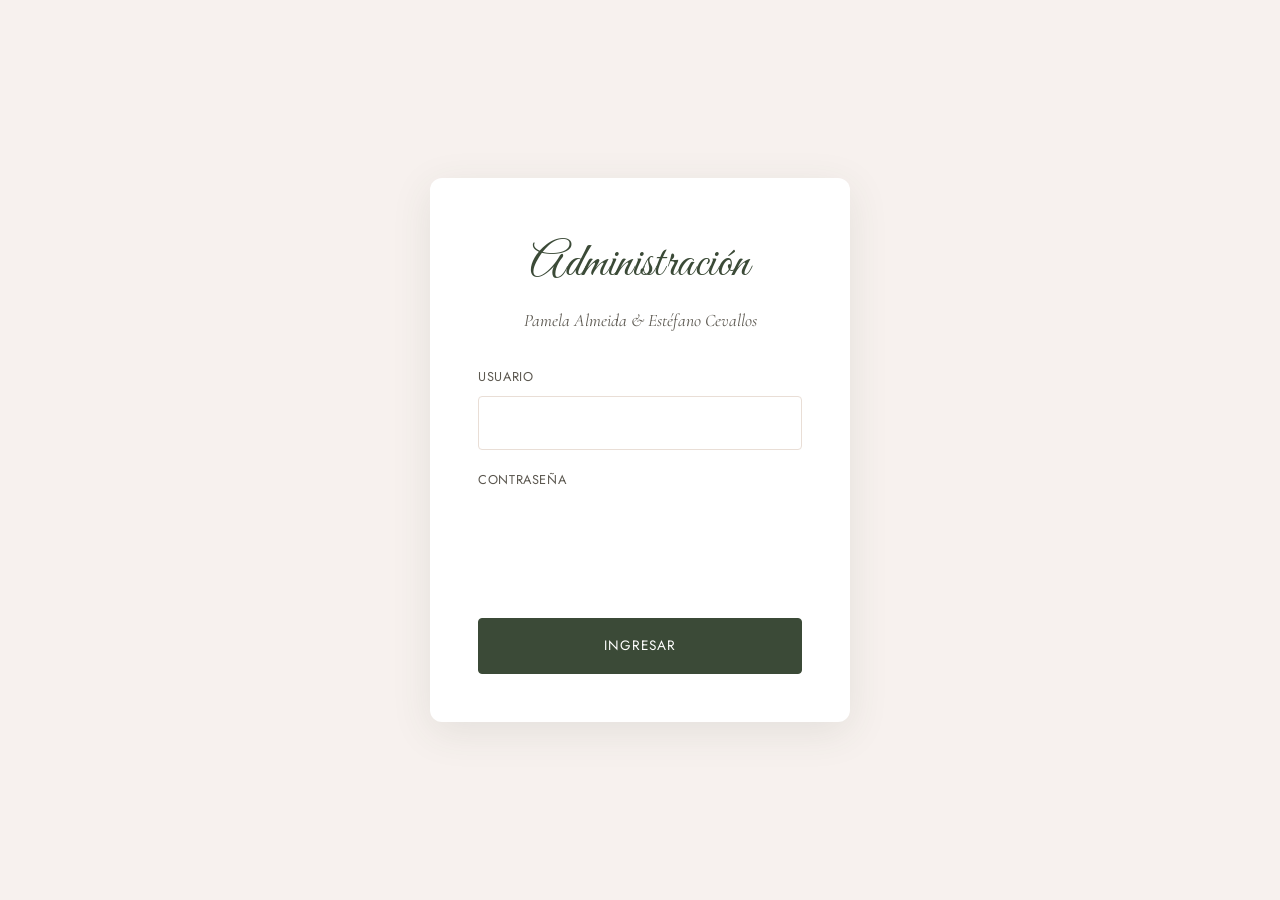
==== admin.html @ dce5ad54 "Crear dashobard del admin" ====
<!DOCTYPE html>
<html lang="es">
<head>
  <meta charset="UTF-8" />
  <meta name="viewport" content="width=device-width, initial-scale=1.0" />
  <title>Admin — Pamela & Estéfano</title>
  <meta name="theme-color" content="#3b4a37" />
  <meta name="robots" content="noindex, nofollow" />

  <link rel="preconnect" href="https://fonts.googleapis.com" />
  <link rel="preconnect" href="https://fonts.gstatic.com" crossorigin />
  <link href="https://fonts.googleapis.com/css2?family=Cormorant+Garamond:wght@400;500;600&family=Great+Vibes&family=Jost:wght@300;400;500&display=swap" rel="stylesheet" />
  <link rel="stylesheet" href="styles.css" />
</head>
<body>
  <div class="admin-layout">
    <section class="admin-login" id="adminLogin">
      <div class="admin-card">
        <h1 class="admin-title">Administración</h1>
        <p class="admin-subtitle">Pamela Almeida & Estéfano Cevallos</p>

        <form id="adminLoginForm" class="admin-form" novalidate>
          <div class="field">
            <label for="adminUser">Usuario</label>
            <input type="text" id="adminUser" name="adminUser" autocomplete="username" required />
          </div>
          <div class="field">
            <label for="adminPassword">Contraseña</label>
            <input type="password" id="adminPassword" name="adminPassword" autocomplete="current-password" required />
          </div>
          <span class="field__error" id="adminLoginError" role="alert"></span>
          <button type="submit" class="btn btn--primary admin-submit">Ingresar</button>
        </form>
      </div>
    </section>

    <section class="admin-dashboard" id="adminDashboard" hidden>
      <header class="admin-header">
        <div>
          <h1 class="admin-title">Dashboard</h1>
          <p class="admin-subtitle">Lista de invitados confirmados</p>
        </div>
        <button type="button" class="btn btn--outline admin-logout" id="adminLogoutBtn">Cerrar sesión</button>
      </header>

      <div class="admin-summary" id="adminSummary"></div>

      <div class="admin-filters">
        <label class="admin-search" for="adminSearch">
          <input type="search" id="adminSearch" placeholder="Buscar invitado..." />
        </label>
        <select id="adminFilter" class="admin-select">
          <option value="all">Todos</option>
          <option value="yes">Confirman asistencia</option>
          <option value="no">No asistirán</option>
        </select>
      </div>

      <div class="admin-table-wrap">
        <table class="admin-table">
          <thead>
            <tr>
              <th>Nombre</th>
              <th>Asistencia</th>
              <th>Restricciones</th>
              <th>Fecha</th>
            </tr>
          </thead>
          <tbody id="adminGuestsBody"></tbody>
        </table>
      </div>

      <div class="admin-empty" id="adminEmpty" hidden>No se encontraron invitados.</div>
    </section>
  </div>

  <script src="admin.js"></script>
</body>
</html>
---- styles.css ----
/* =========================================================
   María & Juan — Invitación de boda
   Hoja de estilos principal (mobile-first)
   ========================================================= */

:root {
  /* Paleta: verde salvia + rosa polvo */
  --color-bg: #fcf9f7;
  --color-bg-alt: #f7f1ee;
  --color-text: #2f2d29;
  --color-text-soft: #5c5850;
  --color-accent: #6f8a69;
  /* verde salvia */
  --color-accent-dark: #3b4a37;
  /* verde bosque */
  --color-rose: #c89e99;
  /* rosa polvo acento */
  --color-rose-light: #f4e6e4;
  /* rosa muy suave para fondos */
  --color-gold: #c89e99;
  /* rosa polvo (antiguo dorado) */
  --color-white: #ffffff;
  --color-line: #e9ded6;
  --color-rosa:#edd1ce;
  --color-verde:#5f8b7c;
  --font-display: "Cormorant Garamond", serif;
  --font-script: "Great Vibes", cursive;
  --font-body: "Jost", sans-serif;

  --container-width: 640px;
  --container-padding: 1.5rem;

  --app-max-width: 480px;
  --page-bg: #e7e2d9;

  --color-sage-mist: #9aa5a5;
  /* verde grisáceo de los divisores */

  --radius: 4px;
  --transition-fast: 0.25s ease;
  --transition-medium: 0.5s ease;
}

/* ---------- Reset básico ---------- */
*,
*::before,
*::after {
  box-sizing: border-box;
}

html {
  scroll-behavior: smooth;
}

body {
  margin: 0;
  font-family: var(--font-body);
  background: var(--page-bg);
  color: var(--color-text);
  line-height: 1.6;
  overflow-x: clip;
  -webkit-font-smoothing: antialiased;
}

/* ---------- App shell: tarjeta tipo móvil centrada ---------- */
.app-shell {
  max-width: var(--app-max-width);
  margin: 0 auto;
  background: var(--color-bg);
  position: relative;
  overflow-x: clip;
  min-height: 100vh;
}

@media (min-width: 481px) {
  .app-shell {
    box-shadow: 0 0 60px rgba(0, 0, 0, 0.12);
  }
}

/* ---------- Bloqueo de scroll mientras el sobre está cerrado ---------- */
html.scroll-locked,
html.scroll-locked body {
  overflow: hidden;
  height: 100%;
}

/* ---------- Sobre de bienvenida ---------- */
.envelope-gate {
  position: fixed;
  top: 0;
  bottom: 0;
  left: calc(max(0px, (100vw - var(--app-max-width)) / 2));
  right: calc(max(0px, (100vw - var(--app-max-width)) / 2));
  z-index: 300;
  display: flex;
  align-items: center;
  justify-content: center;
  background: var(--color-bg);
  padding: 2rem 1.5rem;
  transition: opacity 0.9s ease, transform 0.9s ease;
}

.envelope-gate.is-open {
  opacity: 0;
  transform: scale(1.04);
  pointer-events: none;
}

.envelope-gate__inner {
  text-align: center;
  width: 100%;
  max-width: 320px;
}

.envelope-gate__names {
  font-family: var(--font-script);
  font-size: 2.8rem;
  line-height: 1.35;
  color: var(--color-accent-dark);
  margin-bottom: 2rem;
}

.envelope-gate__names span {
  font-size: 1.3rem;
  color: var(--color-accent-dark);
  font-style: normal;
}

.envelope-gate__seal {
  display: block;
  width: 100%;
  margin: 0 auto;
  padding: 0;
  border: none;
  background: none;
}

.envelope-gate__seal svg {
  width: 100%;
  height: auto;
  display: block;
  filter: drop-shadow(0 8px 20px rgba(0, 0, 0, 0.08));
  transition: transform var(--transition-fast);
}

.envelope-gate__seal:hover svg,
.envelope-gate__seal:focus-visible svg {
  transform: scale(1.03);
}

.envelope-gate__hint {
  margin-top: 2rem;
  font-size: 0.8rem;
  letter-spacing: 0.1em;
  text-transform: uppercase;
  color: var(--color-text-soft);
}

.envelope-gate__hint-btn {
  display: inline-block;
  margin-top: 0.4rem;
  font-family: inherit;
  font-size: 0.95rem;
  font-weight: 600;
  letter-spacing: 0.08em;
  color: var(--color-accent-dark);
  background: none;
  border: none;
  padding: 0.25rem 0.5rem;
  cursor: pointer;
  animation: hintBounce 1.6s ease-in-out infinite;
}

@keyframes hintBounce {

  0%,
  100% {
    transform: translateY(0);
  }

  50% {
    transform: translateY(-5px);
  }
}

@media (prefers-reduced-motion: reduce) {
  .envelope-gate__hint-btn {
    animation: none;
  }
}

@media (prefers-reduced-motion: reduce) {
  .envelope-gate {
    transition: none;
  }
}

img {
  max-width: 100%;
  display: block;
}

button {
  font-family: inherit;
  cursor: pointer;
}

a {
  color: inherit;
}

h1,
h2,
h3 {
  font-family: var(--font-script);
  font-weight: 400;
  letter-spacing: 0.01em;
  margin: 0;
}

p {
  margin: 0;
}

.container {
  width: 100%;
  max-width: var(--container-width);
  margin: 0 auto;
  padding: 0 var(--container-padding);
}

.section {
  padding: 0.5rem 0;
}

.only-desktop {
  display: none;
}

.eyebrow {
  font-family: var(--font-body);
  letter-spacing: 0.18em;
  text-transform: uppercase;
  font-size: 0.75rem;
  color: var(--color-gold);
  margin-bottom: 0.75rem;
}

.eyebrow--center {
    text-align: center;
    font-family: var(--font-script);
    font-weight: 400;
    letter-spacing: 0.01em;
    font-size: 3.0rem !important;
    color: var(--color-accent-dark)
}

/* ---------- Botones ---------- */
.btn {
  display: inline-block;
  border: 1px solid transparent;
  border-radius: var(--radius);
  padding: 0.9rem 2rem;
  font-size: 0.85rem;
  letter-spacing: 0.08em;
  text-transform: uppercase;
  text-decoration: none;
  transition: background var(--transition-fast), color var(--transition-fast), border-color var(--transition-fast);
  min-height: 44px;
}

.btn--primary {
  background: var(--color-accent-dark);
  color: var(--color-white);
  border-color: var(--color-accent-dark);
}

.btn--primary:hover,
.btn--primary:focus-visible {
  background: var(--color-accent);
  border-color: var(--color-accent);
}

.btn--outline {
  background: transparent;
  color: var(--color-accent-dark);
  border-color: var(--color-accent-dark);
}

.btn--outline:hover,
.btn--outline:focus-visible {
  background: var(--color-accent-dark);
  color: var(--color-white);
}

button:focus-visible,
a:focus-visible,
input:focus-visible,
textarea:focus-visible {
  outline: 2px solid var(--color-gold);
  outline-offset: 2px;
}

/* ---------- Animaciones (discretas) ---------- */
.fade-in {
  opacity: 0;
  transform: translateY(12px);
  animation: fadeInUp 0.9s ease forwards;
}

.fade-in:nth-child(1) {
  animation-delay: 0.1s;
}

.fade-in:nth-child(2) {
  animation-delay: 0.3s;
}

.fade-in:nth-child(3) {
  animation-delay: 0.5s;
}

.fade-in:nth-child(4) {
  animation-delay: 0.7s;
}

.fade-in:nth-child(5) {
  animation-delay: 0.9s;
}

@keyframes fadeInUp {
  to {
    opacity: 1;
    transform: translateY(0);
  }
}

.reveal {
  opacity: 0;
  transform: translateY(20px);
  transition: opacity 0.8s ease, transform 0.8s ease;
}

.reveal.is-visible {
  opacity: 1;
  transform: translateY(0);

}

@media (prefers-reduced-motion: reduce) {
  html {
    scroll-behavior: auto;
  }

  .fade-in,
  .reveal {
    animation: none !important;
    transition: none !important;
    opacity: 1 !important;
    transform: none !important;
  }

  .hero__image {
    animation: none !important;
  }

  .olive-branch,
  .hero__date {
    animation: none !important;
  }
}

/* ---------- HERO ---------- */
.hero {
  position: relative;
  display: flex;
  flex-direction: column;
  align-items: center;
  justify-content: space-between;
  background: var(--color-bg-alt);
  overflow: hidden;
  padding: 2.5rem 0rem 0rem;
}

.hero__top {
  display: flex;
  flex-direction: column;
  align-items: center;
  text-align: center;
  width: 100%;
  padding-top: 0.5rem;
}

.hero__ring {
  position: relative;
  width: min(72vw, 300px);
  aspect-ratio: 1;
}

.hero__ring-svg {
  position: absolute;
  inset: 0;
  width: 100%;
  height: 100%;
  display: block;
  overflow: visible;
}

.olive-branch {
  transform-origin: center;
  animation: oliveSway 4.5s ease-in-out infinite;
}

.olive-branch--top {
  transform-origin: 160px 160px;
  animation-delay: 0s;
}

.olive-branch--bottom {
  transform-origin: 160px 160px;
  animation-delay: 0.6s;
}

.olive-branch ellipse,
.olive-branch path {
  transform-box: fill-box;
}

.hero__ring-names {
  position: absolute;
  inset: 0;
  display: flex;
  flex-direction: column;
  align-items: center;
  justify-content: center;
  padding-top: 0.25rem;
}

.hero__ring-name {
  font-family: var(--font-script);
  font-size: clamp(2.6rem, 11vw, 3.6rem);
  color: var(--color-text-soft);
  line-height: 1.15;
}

.hero__ring-name--top {
  margin-bottom: -0.15em;
}

.hero__ring-name--bottom {
  margin-top: -0.15em;
}

.hero__ring-ampersand {
  font-family: var(--font-display);
  font-size: clamp(1.4rem, 5vw, 1.9rem);
  color: var(--color-rose);
  line-height: 1;
  margin: 0.1em 0;
}

.hero__announce {
  font-family: var(--font-display);
  font-size: clamp(1.3rem, 5.5vw, 1.7rem);
  letter-spacing: 0.12em;
  color: var(--color-text);
  margin: 0 0 0.35rem;
  font-style: italic;
}

.hero__date {
  font-family: var(--font-body);
  font-size: clamp(1.15rem, 3.6vw, 1.5rem);
  letter-spacing: 0.18em;
  color: var(--color-text-soft);
  margin: 0;
  animation: dateShimmer 3.2s ease-in-out infinite;
}

.hero__photo {
  position: relative;
  width: 100%;
  flex-shrink: 0;
}

.hero__photo-img {
  display: block;
  width: 100%;
  height: auto;
  aspect-ratio: 3/4;
  object-fit: cover;
  object-position: center 30%;
  background: var(--color-bg-alt);
}

.hero__photo-tear {
  position: absolute;
  left: 0;
  width: 100%;
  height: 22px;
  background-repeat: repeat-x;
  background-size: 22px 22px;
  pointer-events: none;
  z-index: 1;
}

.hero__photo-tear--top {
  top: -1px;
  background-image: radial-gradient(circle at 11px 22px, transparent 10px, var(--color-bg) 11px);
}

.hero__photo-tear--bottom {
  bottom: -1px;
  background-image: radial-gradient(circle at 11px 0, transparent 10px, var(--color-bg) 11px);
}

.hero__scroll-hint {
  margin-top: 1rem;
  z-index: 1;
}

.hero__scroll-hint span {
  display: block;
  width: 1px;
  height: 28px;
  background: var(--color-text-soft);
  opacity: 0.45;
  margin: 0 auto;
}

@keyframes oliveSway {

  0%,
  100% {
    transform: rotate(0deg);
  }

  50% {
    transform: rotate(1.6deg);
  }
}

@keyframes dateShimmer {

  0%,
  100% {
    opacity: 0.85;
    transform: translateX(0);
  }

  25% {
    opacity: 1;
    transform: translateX(2px);
  }

  50% {
    opacity: 0.9;
    transform: translateX(0);
  }

  75% {
    opacity: 1;
    transform: translateX(-2px);
  }
}

/* ---------- Intro ---------- */
.intro {
  position: relative;
  text-align: center;
  background: var(--color-bg-alt);
  overflow: hidden;
  padding: 0;
}

.intro__flower {
  position: absolute;
  width: 130px;
  max-width: 34vw;
  z-index: 2;
  pointer-events: none;
}

.intro__flower img {
  width: 100%;
  height: auto;
  display: block;
}

.intro__flower--top {
  top: 1.5rem;
  right: -0.5rem;
}

.intro__flower--bottom {
  bottom: 1.5rem;
  left: -0.5rem;
  transform: rotate(180deg);
}

.intro__block {
  padding: 1.5rem 1.25rem 1.5rem;
}

.intro__text {
  font-family: var(--font-display);
  font-style: italic;
  font-size: 1.8rem;
  line-height: 1.6;
  color: var(--color-text-soft);
}

.intro__divisor {
  line-height: 0;
}

.intro__divisor img {
  width: 100%;
  display: block;
}

.intro__quote {
  background: var(--color-rosa);
  padding: 1.5rem 2.0rem;
}

.intro__quote-text {
  font-family: var(--font-display);
  font-style: italic;
  font-size: 1.8rem;
  color: var(--color-verde);
  
}

/* ---------- Countdown ---------- */
.countdown-section {
  background: var(--color-accent-dark);
  color: var(--color-white);
  text-align: center;
}

.date-block {
  display: flex;
  flex-direction: column;
  align-items: center;
  margin-bottom: 2.5rem;
}

.date-block__day {
  font-family: var(--font-display);
  font-size: 4rem;
  line-height: 1;
}

.date-block__month {
  text-transform: uppercase;
  letter-spacing: 0.2em;
  font-size: 0.85rem;
  color: var(--color-gold);
  margin-top: 0.25rem;
}

.date-block__year {
  font-size: 0.9rem;
  color: rgba(255, 255, 255, 0.7);
}

.countdown {
  display: flex;
  justify-content: center;
  gap: 1.25rem;
}

.countdown__item {
  display: flex;
  flex-direction: column;
  align-items: center;
  min-width: 60px;
}

.countdown__value {
  font-family: var(--font-body);
  font-size: 2.1rem;
  color: var(--color-verde);
}

.countdown__label {
  text-transform: uppercase;
  letter-spacing: 0.1em;
  font-size: 0.65rem;
  color: var(--color-verde);
  margin-top: 0.25rem;
  font-weight: 600;
}

.countdown__message {
  font-family: var(--font-body);
  font-size: 1.2rem;
  margin-top: 1rem;
  color: var(--color-gold);
}

/* ---------- Venue cards ---------- */
.venue-section {
  background: var(--color-bg-alt);
}

.venue-section--alt {
  background: var(--color-bg-alt);
}

.venue-card {
  text-align: center;
  border-radius: var(--radius);
}

.venue-card__name {
  font-size: 2.0rem;
  margin-bottom: 0.4rem;
  font-style: italic;
  color: var(--color-accent-dark)

}

.venue-card__address,
.venue-card__time {
  color: var(--color-text-soft);
  font-size: 0.95rem;
  padding-top: 10px;
}

.venue-card__time {
  margin-top: 0.15rem;
  color: var(--color-gold);
  letter-spacing: 0.05em;
}

.venue-card__desc {
  margin: 1.25rem 0 1.5rem;
  color: var(--color-text-soft);
  font-size: 0.92rem;
  line-height: 1.6;
}

/* ---------- Itinerario / timeline ---------- */
.itinerary-section {
  background: var(--color-bg);
}

.timeline {
  list-style: none;
  margin: 2rem 0 0;
  padding: 0;
  position: relative;
}

.timeline::before {
  content: "";
  position: absolute;
  left: 3.4rem;
  top: 0.4rem;
  bottom: 0.4rem;
  width: 1px;
  background: var(--color-line);
}

.timeline__item {
  display: grid;
  grid-template-columns: 3.4rem 1fr;
  align-items: baseline;
  gap: 1.25rem;
  padding: 0.85rem 0;
  position: relative;
}

.timeline__item::before {
  content: "";
  position: absolute;
  left: calc(3.4rem - 4px);
  top: 1.15rem;
  width: 8px;
  height: 8px;
  border-radius: 50%;
  background: var(--color-gold);
}

.timeline__time {
  font-family: var(--font-display);
  font-size: 1rem;
  color: var(--color-accent-dark);
  text-align: right;
}

.timeline__label {
  font-size: 1rem;
  color: var(--color-text-soft);
}

/* ---------- Dress code ---------- */
.dresscode-section {
  color: var(--color-accent-dark);
  text-align: center;
  position: relative;
  background: #f7f1ee;
}

.dresscode-section .eyebrow {
  color: var(--color-rose);
}

.dresscode__title {
  font-size: 2.6rem;
  margin-bottom: 0.6rem;
  color: var(--color-verde);
  font-family: 'Cormorant Garamond';
  font-style: italic;
}

.dresscode__text {
  font-family: var(--font-display);
  font-style: italic;
  font-size: 1.5rem;
  color: var(--color-verde);
}

.photo-album-section {
  background: var(--color-bg-alt);
  text-align: center;
}

.photo-album__title {
  margin-bottom: 0.35rem;
  color: var(--color-accent-dark);
  font-family: var(--font-script);
  font-size: 3rem;
  font-weight: 400;
  line-height: 1.2;
}

.photo-album__lead,
.photo-album__text {
  margin-inline: auto;
  color: var(--color-text-soft);
  font-family: var(--font-display);
  font-size: 1.3rem;
  font-style: italic;
}

.photo-album__lead {
  margin-bottom: 1rem;
}

.photo-album__camera {
  display: block;
  width: 5rem;
  max-width: 45%;
  margin: 0 auto 1.25rem;
}

.photo-album__text {
  max-width: 370px;
  margin-bottom: 1.5rem;
}

.photo-album__qr-link {
  display: block;
  width: fit-content;
  margin: 0 auto 1rem;
  padding: 0.65rem;
  border: 1px solid var(--color-line);
  background: var(--color-white);
  box-shadow: 0 8px 24px rgba(59, 74, 55, 0.12);
  transition: transform var(--transition-fast), box-shadow var(--transition-fast);
}

.photo-album__qr-link:hover,
.photo-album__qr-link:focus-visible {
  transform: translateY(-3px);
  box-shadow: 0 12px 28px rgba(59, 74, 55, 0.18);
}

.photo-album__qr {
  display: block;
  width: 190px;
  height: 190px;
}

.photo-album__code-label {
  margin-bottom: 0.1rem;
  color: var(--color-text-soft);
  font-size: 0.9rem;
  letter-spacing: 0.08em;
  text-transform: uppercase;
}

.photo-album__code {
  color: var(--color-accent-dark);
  font-family: var(--font-display);
  font-size: 1.65rem;
  font-weight: 600;
  letter-spacing: 0.08em;
}

/* ---------- Galería ---------- */
.gallery-section {
  background: var(--color-bg-alt);
}

.gallery {
  position: relative;
  margin-top: 2rem;
}

.gallery__track {
  overflow: hidden;
  border-radius: var(--radius);
  background: var(--color-bg-alt);
}

.gallery__slides {
  display: flex;
  transition: transform var(--transition-medium);
  will-change: transform;
}

.gallery__slide {
  flex: 0 0 100%;
  border: none;
  padding: 0;
  background: none;
  cursor: pointer;
}

.gallery__slide img {
  width: 100%;
  height: 40rem;
  display: block;
  aspect-ratio: 1 / 1;
  object-fit: cover;
}

.gallery__arrow {
  position: absolute;
  top: 50%;
  transform: translateY(-50%);
  width: 40px;
  height: 40px;
  border: none;
  border-radius: 50%;
  background: rgba(255, 255, 255, 0.85);
  color: var(--color-accent-dark);
  font-size: 1.1rem;
  display: flex;
  align-items: center;
  justify-content: center;
  box-shadow: 0 2px 10px rgba(0, 0, 0, 0.1);
  transition: background var(--transition-fast), transform var(--transition-fast);
  z-index: 2;
}

.gallery__arrow:hover,
.gallery__arrow:focus-visible {
  background: var(--color-white);
  transform: translateY(-50%) scale(1.05);
}

.gallery__arrow--prev {
  left: 0.5rem;
}

.gallery__arrow--next {
  right: 0.5rem;
}

.gallery__dots {
  display: flex;
  justify-content: center;
  gap: 0.5rem;
  margin-top: 1rem;
}

.gallery__dot {
  width: 8px;
  height: 8px;
  border: none;
  border-radius: 50%;
  background: var(--color-line);
  padding: 0;
  cursor: pointer;
  transition: background var(--transition-fast), transform var(--transition-fast);
}

.gallery__dot.is-active {
  background: var(--color-accent-dark);
  transform: scale(1.25);
}

/* ---------- RSVP ---------- */
.rsvp-section {
  background: var(--color-bg-alt);
  text-align: center;
}

.rsvp__title {
  font-size: 2.6rem;
  margin-bottom: 0.5rem;
}

.rsvp__subtitle {
  color: var(--color-text-soft);
}

.rsvp-form {
  text-align: left;
  display: flex;
  flex-direction: column;
  gap: 1.35rem;
}

.field label,
.field legend {
  display: block;
  font-size: 0.8rem;
  letter-spacing: 0.05em;
  text-transform: uppercase;
  color: var(--color-text-soft);
  margin-bottom: 0.5rem;
  padding: 0;
  border: none;
}

.field input[type="text"],
.field textarea {
  width: 100%;
  border: 1px solid var(--color-line);
  border-radius: var(--radius);
  padding: 0.75rem 0.9rem;
  font-family: var(--font-body);
  font-size: 1rem;
  background: var(--color-white);
  color: var(--color-text);
  min-height: 44px;
}

.field textarea {
  resize: vertical;
  min-height: 80px;
}

.field__error {
  display: block;
  color: #a4453a;
  font-size: 0.8rem;
  margin-top: 0.35rem;
  min-height: 1em;
}

.attendance-toggle {
  display: flex;
  gap: 0.75rem;
}

.attendance-btn {
  flex: 1;
  border: 1px solid var(--color-line);
  background: var(--color-white);
  border-radius: var(--radius);
  padding: 0.85rem 0.5rem;
  font-size: 0.85rem;
  letter-spacing: 0.03em;
  color: var(--color-text-soft);
  transition: background var(--transition-fast), color var(--transition-fast), border-color var(--transition-fast);
  min-height: 44px;
}

.attendance-btn[aria-pressed="true"] {
  background: var(--color-accent-dark);
  border-color: var(--color-accent-dark);
  color: var(--color-white);
}

.rsvp-submit {
  align-self: center;
  margin-top: 0.5rem;
}

.rsvp-success {
  text-align: center;
  margin-top: 2rem;
  padding: 2rem 1.5rem;
  background: var(--color-white);
  border: 1px solid var(--color-line);
  border-radius: var(--radius);
}

.rsvp-success h3 {
  font-size: 1.6rem;
  color: var(--color-accent-dark);
  margin-bottom: 0.5rem;
}

.rsvp-success p {
  color: var(--color-text-soft);
}

/* ---------- Indicador de scroll flotante ---------- */
.scroll-hint {
  position: fixed;
  bottom: 1.25rem;
  left: calc(max(0px, (100vw - var(--app-max-width)) / 2) + 1.25rem);
  z-index: 50;
  display: flex;
  flex-direction: column;
  align-items: center;
  gap: 0.3rem;
  color: var(--color-white);
  pointer-events: none;
  transition: opacity 0.4s ease, transform 0.4s ease;
}

.scroll-hint.is-hidden {
  opacity: 0;
  transform: translateY(10px);
}

.scroll-hint__icon {
  width: 30px;
  height: 30px;
  filter: drop-shadow(0 2px 4px rgba(0, 0, 0, 0.4));
  animation: scrollHintSwipe 1.6s ease-in-out infinite;
}

.scroll-hint__label {
  font-size: 0.65rem;
  letter-spacing: 0.05em;
  text-transform: uppercase;
  background: rgba(20, 20, 15, 0.4);
  padding: 0.15rem 0.5rem;
  border-radius: 999px;
}

@keyframes scrollHintSwipe {

  0%,
  100% {
    transform: translateY(0) rotate(0deg);
  }

  50% {
    transform: translateY(-6px) rotate(-10deg);
  }
}

@media (prefers-reduced-motion: reduce) {
  .scroll-hint__icon {
    animation: none;
  }

  .scroll-hint {
    transition: none;
  }
}

/* ---------- Botón de música flotante ---------- */
.music-toggle {
  position: fixed;
  bottom: 1.25rem;
  right: calc(max(0px, (100vw - var(--app-max-width)) / 2) + 1.25rem);
  z-index: 50;
  width: 48px;
  height: 48px;
  border-radius: 50%;
  border: 1px solid rgba(255, 255, 255, 0.4);
  background: var(--color-accent-dark);
  color: var(--color-white);
  display: flex;
  align-items: center;
  justify-content: center;
  font-size: 1.2rem;
  box-shadow: 0 4px 14px rgba(0, 0, 0, 0.25);
  transition: transform var(--transition-fast), background var(--transition-fast);
}

.music-toggle:hover {
  background: var(--color-accent);
}

.music-toggle[aria-pressed="true"] .music-toggle__icon {
  animation: pulse 1.6s ease-in-out infinite;
}

@keyframes pulse {

  0%,
  100% {
    transform: scale(1);
  }

  50% {
    transform: scale(1.15);
  }
}

@media (prefers-reduced-motion: reduce) {
  .music-toggle[aria-pressed="true"] .music-toggle__icon {
    animation: none;
  }
}

/* ---------- Lightbox ---------- */
.lightbox {
  position: fixed;
  inset: 0;
  background: rgba(15, 15, 12, 0.92);
  display: flex;
  align-items: center;
  justify-content: center;
  z-index: 100;
  padding: 1.5rem;
  opacity: 0;
  visibility: hidden;
  transition: opacity var(--transition-fast);
}

.lightbox.is-open {
  opacity: 1;
  visibility: visible;
}

.lightbox img {
  max-width: 100%;
  max-height: 85vh;
  border-radius: var(--radius);
}

.lightbox__close {
  position: absolute;
  top: 1.25rem;
  right: 1.25rem;
  width: 44px;
  height: 44px;
  border-radius: 50%;
  border: none;
  background: rgba(255, 255, 255, 0.15);
  color: var(--color-white);
  font-size: 1.4rem;
  line-height: 1;
}

.lightbox__close:hover {
  background: rgba(255, 255, 255, 0.3);
}


/* =========================================================
   Animaciones Pablo Cornejo
   ========================================================= */
.w-\[75px\] {
    width: 75px;
}
.z-20 {
    z-index: 20;
}
.-left-\[20px\] {
    left: -20px;
}

.-bottom-\[10px\] {
    bottom: -10px;
}
.-bottom-\[20px\] {
    bottom: 20px;
}
.w-\[87px\] {
    width: 87px;
}
.left-\[8px\] {
    left: 8px;
}
.-bottom-\[12px\] {
    bottom: -12px;
}

.absolute {
    position: absolute;
}
.w-28 {
  width: 7rem;
}

.justify-end {
  justify-content: flex-end;
}

.flex {
  display: flex;
}

@keyframes wind {

  0%,
  to {
    transform: rotate(0deg) translateX(0) translateY(0)
  }

  25% {
    transform: rotate(2deg) translateX(2px) translateY(-2px)
  }

  50% {
    transform: rotate(-2deg) translateX(-2px) translateY(2px)
  }

  75% {
    transform: rotate(1deg) translateX(1px) translateY(-1px)
  }
}

.animate-wind {
  animation: wind 5s ease-in-out infinite;
}

.w-\[87px\] {
    width: 87px;
}
.right-\[4px\] {
    right: 4px;
}
.-bottom-\[16px\] {
    bottom: 16px;
}
.w-\[70px\] {
    width: 70px;
}
.-right-\[25px\] {
    right: -25px;
}
.gap-3 {
    gap: .75rem;
}
.justify-center {
    justify-content: center;
}
.items-center {
    align-items: center;
}
.flex-col {
    flex-direction: column;
}
.flex {
    display: flex;
}
.mx-auto {
    margin-left: auto;
    margin-right: auto;
}
[role=button], button {
    cursor: pointer;
}
button, input:where([type=button]), input:where([type=reset]), input:where([type=submit]) {
    -webkit-appearance: button;
    background-color: transparent;
    background-image: none;
}
button, select {
    text-transform: none;
}
button, input, optgroup, select, textarea {
    font-family: inherit;
    font-feature-settings: inherit;
    font-variation-settings: inherit;
    font-size: 100%;
    font-weight: inherit;
    line-height: inherit;
    letter-spacing: inherit;
    color: inherit;
    margin: 0;
    padding: 0;
}

@keyframes lightbounce {
    0%,to {
        transform: translateY(0);
    }

    50% {
        transform: translateY(-6px)
    }
}

.animate-lightbounce {
    animation: lightbounce 2.5s ease-in-out infinite;
}
.w-20 {
    width: 5rem;
}
img, video {
    max-width: 100%;
    height: auto;
}
audio, canvas, embed, iframe, img, object, svg, video {
    display: block;
    vertical-align: middle;
}
*, :after, :before {
    box-sizing: border-box;
    border: 0 solid #e5e7eb;
}

@keyframes windy {
    0%,to {
        transform: rotate(0deg) translateX(0) translateY(0)
    }

    25% {
        transform: rotate(2deg) translateX(0) translateY(-2px)
    }

    50% {
        transform: rotate(-2deg) translateX(0) translateY(2px)
    }

    75% {
        transform: rotate(1deg) translateX(0) translateY(-1px)
    }
}

.animate-windy {
    animation: windy 5s ease-in-out infinite
}
.rotate-3 {
  transform: rotate(3deg);
}

.-top-\[25px\] {
  top: -25px;
}

.scale-x {
  scale :1.1;
}
.scale-y {
  scale :-1;
}
.-bottom-\[48px\] {
    bottom: -25px;
}
/* =========================================================
   La invitación se muestra siempre como una tarjeta de ancho
   móvil (ver .app-shell), tanto en teléfono como en escritorio,
   a propósito para imitar la experiencia de una invitación
   digital tipo "story". No hay breakpoints que la ensanchen.
   ========================================================= */

/* =========================================================
   Admin dashboard — desktop first
   ========================================================= */
[hidden] {
  display: none !important;
}

.admin-layout {
  width: 100%;
  min-height: 100vh;
  background: var(--color-bg-alt);
}

.admin-login {
  display: flex;
  align-items: center;
  justify-content: center;
  min-height: 100vh;
  padding: 3rem;
}

.admin-card {
  width: 100%;
  max-width: 420px;
  background: var(--color-white);
  padding: 3rem;
  border-radius: 12px;
  box-shadow: 0 10px 40px rgba(59, 74, 55, 0.1);
}

.admin-title {
  font-family: var(--font-script);
  font-size: 3rem;
  color: var(--color-accent-dark);
  text-align: center;
  margin-bottom: 0.25rem;
}

.admin-subtitle {
  font-family: var(--font-display);
  font-style: italic;
  color: var(--color-text-soft);
  text-align: center;
  margin-bottom: 2rem;
  font-size: 1.1rem;
}

.admin-form {
  display: flex;
  flex-direction: column;
  gap: 1.25rem;
}

.admin-form .field input {
  padding: 0.85rem 1rem;
  font-size: 1rem;
}

.admin-submit {
  width: 100%;
  margin-top: 0.5rem;
  padding: 1rem;
  font-size: 0.85rem;
}

.admin-dashboard {
  width: 100%;
  min-height: 100vh;
  padding: 2.5rem 3rem;
}

.admin-header {
  display: flex;
  align-items: center;
  justify-content: space-between;
  gap: 1.5rem;
  margin-bottom: 2rem;
  padding-bottom: 1.5rem;
  border-bottom: 1px solid var(--color-line);
}

.admin-header .admin-title {
  text-align: left;
  font-size: 2.6rem;
  margin-bottom: 0;
}

.admin-header .admin-subtitle {
  text-align: left;
  margin-bottom: 0;
  font-size: 1rem;
}

.admin-logout {
  font-size: 0.75rem;
  padding: 0.75rem 1.25rem;
}

.admin-summary {
  display: grid;
  grid-template-columns: repeat(3, minmax(160px, 220px));
  gap: 1rem;
  margin-bottom: 2rem;
}

.admin-stat {
  background: var(--color-white);
  border-radius: 12px;
  padding: 1.5rem;
  text-align: center;
  box-shadow: 0 2px 12px rgba(59, 74, 55, 0.05);
}

.admin-stat strong {
  display: block;
  font-family: var(--font-display);
  font-size: 2rem;
  color: var(--color-accent-dark);
  margin-bottom: 0.25rem;
}

.admin-stat span {
  font-size: 0.75rem;
  text-transform: uppercase;
  letter-spacing: 0.06em;
  color: var(--color-text-soft);
}

.admin-stat--confirmed strong {
  color: #4a7c59;
}

.admin-stat--declined strong {
  color: #a65a4c;
}

.admin-filters {
  display: flex;
  gap: 1rem;
  margin-bottom: 1.5rem;
  flex-wrap: wrap;
}

.admin-search {
  flex: 1;
  min-width: 260px;
  max-width: 420px;
}

.admin-search input,
.admin-select {
  width: 100%;
  border: 1px solid var(--color-line);
  border-radius: var(--radius);
  padding: 0.75rem 1rem;
  font-family: var(--font-body);
  font-size: 1rem;
  background: var(--color-white);
  color: var(--color-text);
  min-height: 44px;
}

.admin-select {
  min-width: 220px;
  flex-shrink: 0;
}

.admin-table-wrap {
  background: var(--color-white);
  border-radius: 12px;
  box-shadow: 0 2px 12px rgba(59, 74, 55, 0.05);
  overflow-x: auto;
}

.admin-table {
  width: 100%;
  min-width: 720px;
  border-collapse: collapse;
  font-size: 0.95rem;
}

.admin-table th,
.admin-table td {
  padding: 1rem 1.25rem;
  text-align: left;
  border-bottom: 1px solid var(--color-line);
}

.admin-table th {
  font-weight: 500;
  color: var(--color-accent-dark);
  text-transform: uppercase;
  font-size: 0.75rem;
  letter-spacing: 0.06em;
  background: var(--color-bg);
}

.admin-table tbody tr:last-child td {
  border-bottom: none;
}

.admin-badge {
  display: inline-block;
  padding: 0.35rem 0.75rem;
  border-radius: 999px;
  font-size: 0.75rem;
  font-weight: 500;
  text-transform: uppercase;
  letter-spacing: 0.04em;
}

.admin-badge--confirmed {
  background: #e8f3ec;
  color: #4a7c59;
}

.admin-badge--declined {
  background: #f7eae8;
  color: #a65a4c;
}

.admin-empty {
  text-align: center;
  padding: 2.5rem;
  color: var(--color-text-soft);
  background: var(--color-white);
  border-radius: 12px;
  font-size: 1rem;
}

@media (max-width: 768px) {
  .admin-login {
    padding: 1.5rem;
  }

  .admin-card {
    padding: 2rem;
  }

  .admin-dashboard {
    padding: 1.5rem;
  }

  .admin-header {
    flex-direction: column;
    align-items: flex-start;
    gap: 1rem;
  }

  .admin-summary {
    grid-template-columns: repeat(3, 1fr);
  }

  .admin-stat {
    padding: 1rem;
  }

  .admin-stat strong {
    font-size: 1.5rem;
  }

  .admin-table thead {
    display: none;
  }

  .admin-table,
  .admin-table tbody,
  .admin-table tr,
  .admin-table td {
    display: block;
  }

  .admin-table {
    min-width: unset;
  }

  .admin-table tr {
    padding: 1rem;
    border-bottom: 1px solid var(--color-line);
  }

  .admin-table td {
    border: none;
    padding: 0.4rem 0;
    display: flex;
    justify-content: space-between;
    align-items: center;
    gap: 0.75rem;
  }

  .admin-table td::before {
    content: attr(data-label);
    font-weight: 500;
    color: var(--color-accent-dark);
    font-size: 0.75rem;
    text-transform: uppercase;
    letter-spacing: 0.05em;
  }
}
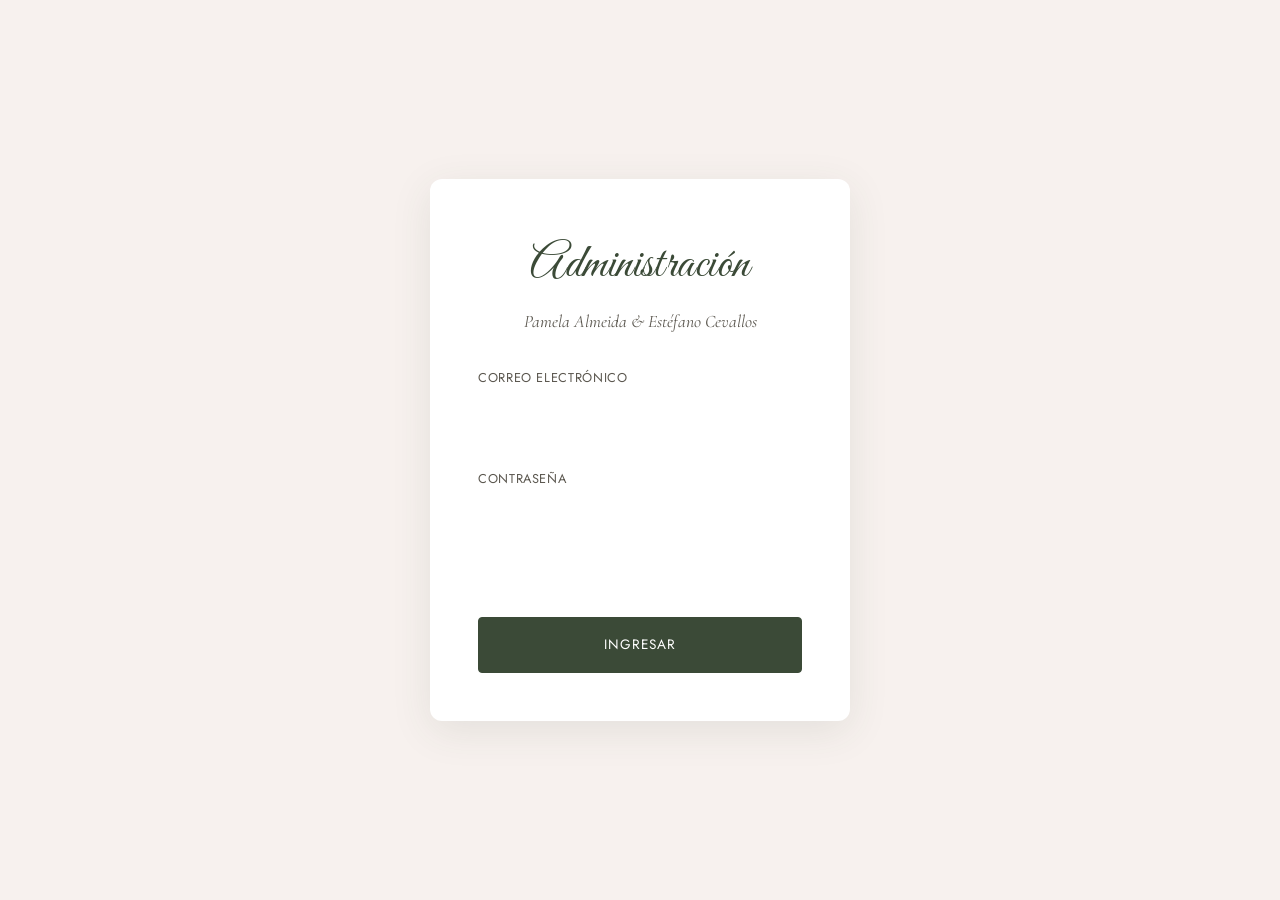
==== commit 10a61d2c: "GUardar datos del formulario" ====
--- a/admin.html
+++ b/admin.html
@@ -21,8 +21,8 @@
 
         <form id="adminLoginForm" class="admin-form" novalidate>
           <div class="field">
-            <label for="adminUser">Usuario</label>
-            <input type="text" id="adminUser" name="adminUser" autocomplete="username" required />
+            <label for="adminEmail">Correo electrónico</label>
+            <input type="email" id="adminEmail" name="adminEmail" autocomplete="email" required />
           </div>
           <div class="field">
             <label for="adminPassword">Contraseña</label>
@@ -74,6 +74,6 @@
     </section>
   </div>
 
-  <script src="admin.js"></script>
+  <script type="module" src="admin.js"></script>
 </body>
 </html>
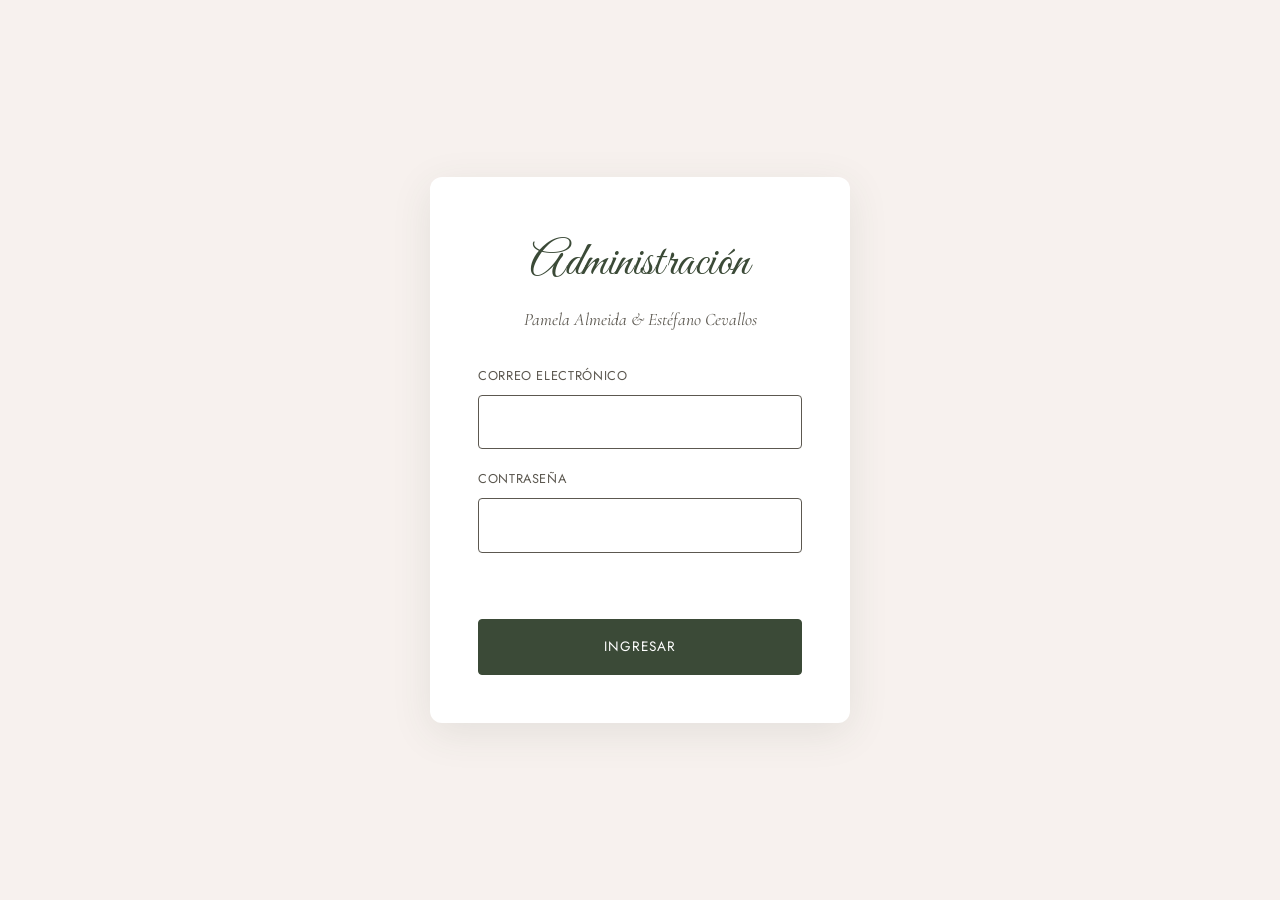
==== commit 9fd053a0: "descargar csv, mostrar paginacion" ====
--- a/admin.html
+++ b/admin.html
@@ -45,15 +45,18 @@
 
       <div class="admin-summary" id="adminSummary"></div>
 
-      <div class="admin-filters">
-        <label class="admin-search" for="adminSearch">
-          <input type="search" id="adminSearch" placeholder="Buscar invitado..." />
-        </label>
-        <select id="adminFilter" class="admin-select">
-          <option value="all">Todos</option>
-          <option value="yes">Confirman asistencia</option>
-          <option value="no">No asistirán</option>
-        </select>
+      <div class="admin-toolbar">
+        <div class="admin-filters">
+          <label class="admin-search" for="adminSearch">
+            <input type="search" id="adminSearch" placeholder="Buscar invitado..." />
+          </label>
+          <select id="adminFilter" class="admin-select">
+            <option value="all">Todos</option>
+            <option value="yes">Confirman asistencia</option>
+            <option value="no">No asistirán</option>
+          </select>
+        </div>
+        <button type="button" class="btn btn--outline admin-download" id="adminDownloadBtn">Descargar Excel (.csv)</button>
       </div>
 
       <div class="admin-table-wrap">
@@ -64,6 +67,7 @@
               <th>Asistencia</th>
               <th>Restricciones</th>
               <th>Fecha</th>
+              <th>Acciones</th>
             </tr>
           </thead>
           <tbody id="adminGuestsBody"></tbody>
@@ -71,6 +75,12 @@
       </div>
 
       <div class="admin-empty" id="adminEmpty" hidden>No se encontraron invitados.</div>
+
+      <div class="admin-pagination" id="adminPagination" hidden>
+        <button type="button" class="btn btn--small btn--outline" id="adminPrevPage" disabled>Anterior 10</button>
+        <span class="admin-pagination__info" id="adminPageInfo">Mostrando 0 de 0</span>
+        <button type="button" class="btn btn--small btn--outline" id="adminNextPage" disabled>Siguiente 10</button>
+      </div>
     </section>
   </div>
 
--- a/styles.css
+++ b/styles.css
@@ -23,6 +23,10 @@
   --color-line: #e9ded6;
   --color-rosa:#edd1ce;
   --color-verde:#5f8b7c;
+  --color-success: #5f8b7c;
+  --color-success-dark: #4a7064;
+  --color-danger: #b76b6b;
+  --color-danger-dark: #965656;
   --font-display: "Cormorant Garamond", serif;
   --font-script: "Great Vibes", cursive;
   --font-body: "Jost", sans-serif;
@@ -294,6 +298,42 @@
   color: var(--color-white);
 }
 
+.btn--small {
+  padding: 0.5rem 0.75rem;
+  font-size: 0.7rem;
+  min-height: 32px;
+}
+
+.btn--success {
+  background: var(--color-success, #5f8b7c);
+  color: var(--color-white);
+  border-color: var(--color-success, #5f8b7c);
+}
+
+.btn--success:hover,
+.btn--success:focus-visible {
+  background: var(--color-success-dark, #4a7064);
+  border-color: var(--color-success-dark, #4a7064);
+}
+
+.btn--danger {
+  background: var(--color-danger, #b76b6b);
+  color: var(--color-white);
+  border-color: var(--color-danger, #b76b6b);
+}
+
+.btn--danger:hover,
+.btn--danger:focus-visible {
+  background: var(--color-danger-dark, #965656);
+  border-color: var(--color-danger-dark, #965656);
+}
+
+.admin-actions {
+  display: flex;
+  flex-wrap: wrap;
+  gap: 0.5rem;
+}
+
 button:focus-visible,
 a:focus-visible,
 input:focus-visible,
@@ -1031,6 +1071,10 @@
 }
 
 .field input[type="text"],
+.field input[type="email"],
+.field input[type="password"],
+.field input[type="search"],
+.field input[type="tel"],
 .field textarea {
   width: 100%;
   border: 1px solid var(--color-line);
@@ -1041,6 +1085,18 @@
   background: var(--color-white);
   color: var(--color-text);
   min-height: 44px;
+  transition: border-color var(--transition-fast), box-shadow var(--transition-fast);
+}
+
+.field input[type="text"]:focus,
+.field input[type="email"]:focus,
+.field input[type="password"]:focus,
+.field input[type="search"]:focus,
+.field input[type="tel"]:focus,
+.field textarea:focus {
+  outline: none;
+  border-color: var(--color-accent);
+  box-shadow: 0 0 0 3px rgba(111, 138, 105, 0.15);
 }
 
 .field textarea {
@@ -1506,9 +1562,18 @@
   gap: 1.25rem;
 }
 
-.admin-form .field input {
+.admin-form .field input[type="email"],
+.admin-form .field input[type="password"] {
   padding: 0.85rem 1rem;
   font-size: 1rem;
+  border: 1px solid var(--color-text-soft);
+  background: var(--color-white);
+}
+
+.admin-form .field input[type="email"]:focus,
+.admin-form .field input[type="password"]:focus {
+  border-color: var(--color-accent-dark);
+  box-shadow: 0 0 0 3px rgba(59, 74, 55, 0.15);
 }
 
 .admin-submit {
@@ -1589,11 +1654,21 @@
   color: #a65a4c;
 }
 
+.admin-toolbar {
+  display: flex;
+  justify-content: space-between;
+  align-items: center;
+  gap: 1rem;
+  flex-wrap: wrap;
+  margin-bottom: 1.5rem;
+}
+
 .admin-filters {
   display: flex;
   gap: 1rem;
-  margin-bottom: 1.5rem;
   flex-wrap: wrap;
+  flex: 1;
+  min-width: 260px;
 }
 
 .admin-search {
@@ -1620,6 +1695,12 @@
   flex-shrink: 0;
 }
 
+.admin-download {
+  flex-shrink: 0;
+  padding: 0.75rem 1.25rem;
+  font-size: 0.75rem;
+}
+
 .admin-table-wrap {
   background: var(--color-white);
   border-radius: 12px;
@@ -1683,6 +1764,27 @@
   font-size: 1rem;
 }
 
+.admin-pagination {
+  display: flex;
+  justify-content: center;
+  align-items: center;
+  gap: 1rem;
+  margin-top: 1.5rem;
+  flex-wrap: wrap;
+}
+
+.admin-pagination button:disabled {
+  opacity: 0.45;
+  cursor: not-allowed;
+}
+
+.admin-pagination__info {
+  font-size: 0.9rem;
+  color: var(--color-text-soft);
+  min-width: 140px;
+  text-align: center;
+}
+
 @media (max-width: 768px) {
   .admin-login {
     padding: 1.5rem;
